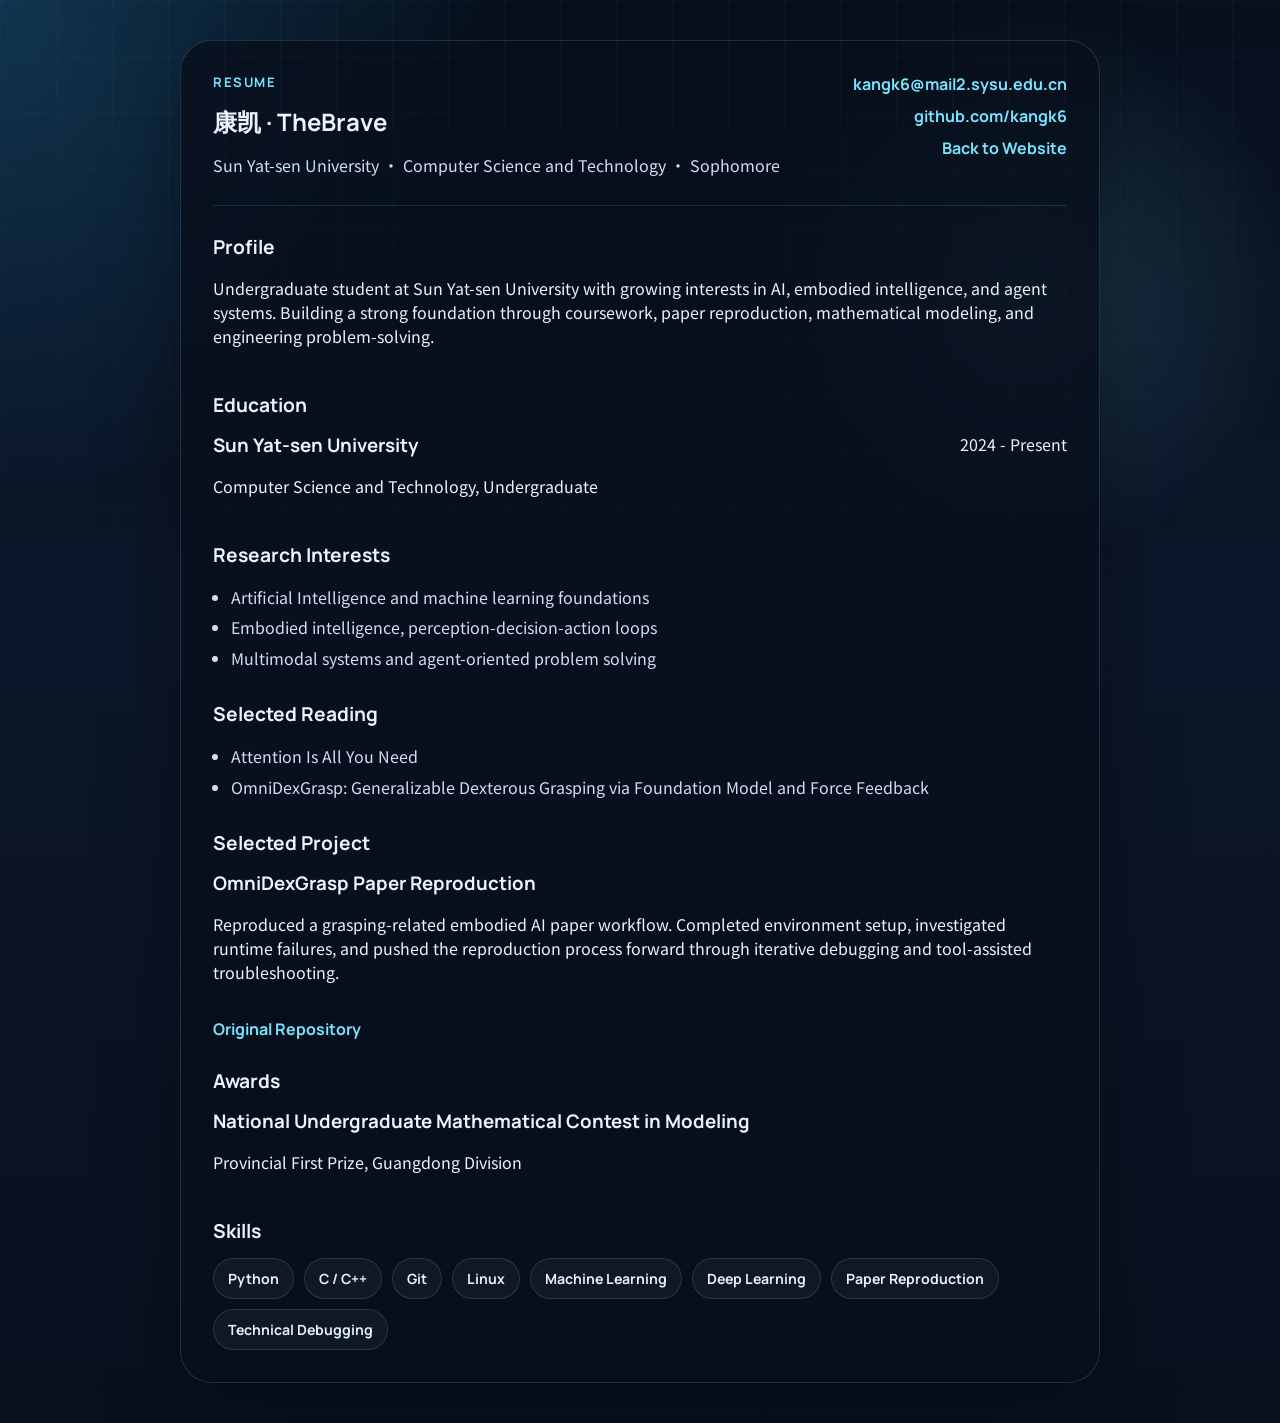
==== resume.html @ 0fc75f61 "Add files via upload" ====
<!DOCTYPE html>
<html lang="zh-CN">
  <head>
    <meta charset="UTF-8" />
    <meta name="viewport" content="width=device-width, initial-scale=1.0" />
    <title>康凯 TheBrave | Resume</title>
    <link rel="preconnect" href="https://fonts.googleapis.com" />
    <link rel="preconnect" href="https://fonts.gstatic.com" crossorigin />
    <link
      href="https://fonts.googleapis.com/css2?family=Manrope:wght@400;500;700;800&family=Noto+Sans+SC:wght@400;500;700;800&display=swap"
      rel="stylesheet"
    />
    <link rel="stylesheet" href="./styles.css" />
  </head>
  <body class="resume-body">
    <main class="resume-shell">
      <section class="resume-header">
        <div>
          <p class="eyebrow">Resume</p>
          <h1>康凯 · TheBrave</h1>
          <p class="resume-subtitle">Sun Yat-sen University · Computer Science and Technology · Sophomore</p>
        </div>
        <div class="resume-links">
          <a href="mailto:kangk6@mail2.sysu.edu.cn">kangk6@mail2.sysu.edu.cn</a>
          <a href="https://github.com/kangk6" target="_blank" rel="noreferrer">github.com/kangk6</a>
          <a href="./index.html">Back to Website</a>
        </div>
      </section>

      <section class="resume-section">
        <h2>Profile</h2>
        <p>
          Undergraduate student at Sun Yat-sen University with growing interests in AI, embodied intelligence,
          and agent systems. Building a strong foundation through coursework, paper reproduction, mathematical modeling,
          and engineering problem-solving.
        </p>
      </section>

      <section class="resume-section">
        <h2>Education</h2>
        <div class="resume-item">
          <div>
            <h3>Sun Yat-sen University</h3>
            <p>Computer Science and Technology, Undergraduate</p>
          </div>
          <span>2024 - Present</span>
        </div>
      </section>

      <section class="resume-section">
        <h2>Research Interests</h2>
        <ul class="resume-list">
          <li>Artificial Intelligence and machine learning foundations</li>
          <li>Embodied intelligence, perception-decision-action loops</li>
          <li>Multimodal systems and agent-oriented problem solving</li>
        </ul>
      </section>

      <section class="resume-section">
        <h2>Selected Reading</h2>
        <ul class="resume-list">
          <li>Attention Is All You Need</li>
          <li>OmniDexGrasp: Generalizable Dexterous Grasping via Foundation Model and Force Feedback</li>
        </ul>
      </section>

      <section class="resume-section">
        <h2>Selected Project</h2>
        <div class="resume-item stack">
          <div>
            <h3>OmniDexGrasp Paper Reproduction</h3>
            <p>
              Reproduced a grasping-related embodied AI paper workflow. Completed environment setup, investigated runtime failures,
              and pushed the reproduction process forward through iterative debugging and tool-assisted troubleshooting.
            </p>
            <a class="inline-link" href="https://github.com/ZhexiLuo/omni-dex-grasp/" target="_blank" rel="noreferrer">Original Repository</a>
          </div>
        </div>
      </section>

      <section class="resume-section">
        <h2>Awards</h2>
        <div class="resume-item">
          <div>
            <h3>National Undergraduate Mathematical Contest in Modeling</h3>
            <p>Provincial First Prize, Guangdong Division</p>
          </div>
        </div>
      </section>

      <section class="resume-section">
        <h2>Skills</h2>
        <ul class="tag-list">
          <li>Python</li>
          <li>C / C++</li>
          <li>Git</li>
          <li>Linux</li>
          <li>Machine Learning</li>
          <li>Deep Learning</li>
          <li>Paper Reproduction</li>
          <li>Technical Debugging</li>
        </ul>
      </section>
    </main>
  </body>
</html>
---- styles.css ----
:root {
  --bg: #09111f;
  --bg-soft: rgba(15, 28, 49, 0.72);
  --panel: rgba(14, 24, 42, 0.88);
  --panel-strong: rgba(11, 19, 33, 0.98);
  --line: rgba(144, 198, 255, 0.18);
  --text: #ebf3ff;
  --muted: #9cb5d6;
  --accent: #78e4ff;
  --accent-strong: #31b8ff;
  --warm: #ffd978;
  --shadow: 0 24px 80px rgba(0, 0, 0, 0.35);
}

* {
  box-sizing: border-box;
}

html {
  scroll-behavior: smooth;
}

body {
  margin: 0;
  font-family: "Noto Sans SC", sans-serif;
  color: var(--text);
  background:
    radial-gradient(circle at top left, rgba(49, 184, 255, 0.22), transparent 26%),
    radial-gradient(circle at 80% 20%, rgba(120, 228, 255, 0.16), transparent 18%),
    linear-gradient(180deg, #07101d 0%, #0c172b 42%, #09111f 100%);
  min-height: 100vh;
}

body::before {
  content: "";
  position: fixed;
  inset: 0;
  background-image:
    linear-gradient(rgba(255, 255, 255, 0.03) 1px, transparent 1px),
    linear-gradient(90deg, rgba(255, 255, 255, 0.03) 1px, transparent 1px);
  background-size: 56px 56px;
  mask-image: linear-gradient(180deg, rgba(0, 0, 0, 0.8), transparent);
  pointer-events: none;
}

a {
  color: inherit;
  text-decoration: none;
}

.page-shell {
  width: min(1180px, calc(100% - 40px));
  margin: 0 auto;
  padding-bottom: 72px;
}

.site-header {
  position: sticky;
  top: 18px;
  z-index: 10;
  display: flex;
  align-items: center;
  justify-content: space-between;
  margin-top: 18px;
  padding: 16px 20px;
  border: 1px solid var(--line);
  border-radius: 20px;
  background: rgba(8, 15, 28, 0.75);
  backdrop-filter: blur(18px);
  box-shadow: var(--shadow);
}

[data-lang-en] {
  display: none;
}

body[data-lang="en"] [data-lang-zh] {
  display: none !important;
}

body[data-lang="en"] [data-lang-en] {
  display: block;
}

body[data-lang="en"] span[data-lang-en],
body[data-lang="en"] strong[data-lang-en] {
  display: inline;
}

body[data-lang="zh"] [data-lang-en] {
  display: none !important;
}

.brand,
.site-nav a,
.button,
.project-tag,
.signal-label,
.eyebrow {
  font-family: "Manrope", sans-serif;
}

.brand {
  font-size: 1rem;
  font-weight: 800;
  letter-spacing: 0.08em;
  text-transform: uppercase;
}

.site-nav {
  display: flex;
  gap: 18px;
  color: var(--muted);
  font-size: 0.95rem;
}

.toolbar {
  display: flex;
  align-items: center;
  gap: 12px;
}

.lang-toggle {
  display: inline-flex;
  padding: 4px;
  border: 1px solid var(--line);
  border-radius: 999px;
  background: rgba(255, 255, 255, 0.03);
}

.lang-button {
  border: 0;
  background: transparent;
  color: var(--muted);
  padding: 8px 12px;
  border-radius: 999px;
  font-family: "Manrope", sans-serif;
  font-weight: 800;
  cursor: pointer;
}

.lang-button.is-active {
  background: linear-gradient(135deg, var(--accent), var(--accent-strong));
  color: #03111d;
}

.site-nav a:hover,
.contact-links a:hover {
  color: var(--accent);
}

.hero {
  display: grid;
  grid-template-columns: minmax(0, 1.3fr) minmax(320px, 0.9fr);
  gap: 34px;
  align-items: center;
  min-height: calc(100vh - 120px);
  padding: 52px 0 28px;
}

.eyebrow {
  margin: 0 0 14px;
  color: var(--accent);
  font-size: 0.82rem;
  font-weight: 700;
  letter-spacing: 0.12em;
  text-transform: uppercase;
}

.hero h1,
.section-heading h2,
.timeline-item h3,
.project-card h3,
.focus-card h3 {
  margin: 0;
  font-family: "Manrope", sans-serif;
}

.hero h1 {
  font-size: clamp(3.4rem, 9vw, 6.8rem);
  line-height: 0.95;
}

.hero-title-cn {
  margin: 16px 0 0;
  color: var(--warm);
  font-family: "Manrope", "Noto Sans SC", sans-serif;
  font-size: clamp(1.1rem, 2vw, 1.55rem);
  font-weight: 800;
  letter-spacing: 0.08em;
}

.hero-lead {
  max-width: 660px;
  margin: 22px 0 0;
  color: #d6e3f8;
  font-size: 1.14rem;
  line-height: 1.85;
}

.hero-lead span {
  color: var(--warm);
}

.hero-meta {
  display: flex;
  flex-wrap: wrap;
  gap: 12px;
  margin-top: 22px;
}

.hero-meta span {
  padding: 10px 14px;
  border: 1px solid rgba(120, 228, 255, 0.14);
  border-radius: 999px;
  background: rgba(255, 255, 255, 0.04);
  color: #d8e8ff;
  font-family: "Manrope", "Noto Sans SC", sans-serif;
  font-size: 0.88rem;
  font-weight: 700;
}

.hero-actions {
  display: flex;
  flex-wrap: wrap;
  gap: 14px;
  margin-top: 32px;
}

.button {
  display: inline-flex;
  align-items: center;
  justify-content: center;
  min-width: 150px;
  padding: 13px 18px;
  border-radius: 999px;
  border: 1px solid transparent;
  font-weight: 700;
  transition: transform 180ms ease, border-color 180ms ease, background 180ms ease;
}

.button:hover {
  transform: translateY(-2px);
}

.button-primary {
  background: linear-gradient(135deg, var(--accent), var(--accent-strong));
  color: #03111d;
}

.button-secondary {
  border-color: var(--line);
  background: rgba(255, 255, 255, 0.03);
}

.hero-panel {
  display: grid;
  gap: 22px;
  justify-items: center;
}

.identity-card,
.statement-card {
  width: 100%;
  border: 1px solid var(--line);
  border-radius: 28px;
  background: linear-gradient(180deg, rgba(255, 255, 255, 0.06), rgba(255, 255, 255, 0.02));
  backdrop-filter: blur(16px);
  box-shadow: var(--shadow);
}

.identity-card {
  display: flex;
  align-items: center;
  gap: 16px;
  padding: 20px 22px;
}

.identity-avatar {
  display: grid;
  place-items: center;
  width: 60px;
  height: 60px;
  border-radius: 18px;
  background: linear-gradient(135deg, rgba(120, 228, 255, 0.9), rgba(49, 184, 255, 0.9));
  color: #06101b;
  font-family: "Manrope", sans-serif;
  font-size: 1.5rem;
  font-weight: 800;
}

.identity-name,
.identity-role,
.statement-label,
.award-badge {
  font-family: "Manrope", "Noto Sans SC", sans-serif;
}

.identity-name {
  margin: 0;
  font-size: 1.02rem;
  font-weight: 800;
}

.identity-role {
  margin: 6px 0 0;
  color: var(--muted);
  font-size: 0.9rem;
}

.signal-card,
.card,
.project-card,
.contact-card {
  border: 1px solid var(--line);
  border-radius: 28px;
  background: linear-gradient(180deg, rgba(255, 255, 255, 0.05), rgba(255, 255, 255, 0.02));
  backdrop-filter: blur(16px);
  box-shadow: var(--shadow);
}

.signal-card {
  width: 100%;
  padding: 22px 24px;
}

.signal-label {
  margin: 0 0 12px;
  color: var(--muted);
  font-size: 0.82rem;
  text-transform: uppercase;
  letter-spacing: 0.1em;
}

.signal-card ul {
  margin: 0;
  padding-left: 18px;
  color: #d8e8ff;
  line-height: 1.9;
}

.orbit {
  position: relative;
  width: min(100%, 360px);
  aspect-ratio: 1;
  border: 1px solid rgba(120, 228, 255, 0.2);
  border-radius: 50%;
  background:
    radial-gradient(circle, rgba(120, 228, 255, 0.12), transparent 56%),
    linear-gradient(180deg, rgba(49, 184, 255, 0.09), rgba(255, 255, 255, 0.01));
}

.orbit::before,
.orbit::after {
  content: "";
  position: absolute;
  inset: 14%;
  border-radius: 50%;
  border: 1px dashed rgba(120, 228, 255, 0.14);
}

.orbit::after {
  inset: 28%;
}

.orbit-core,
.orbit-node {
  position: absolute;
  display: grid;
  place-items: center;
  border-radius: 999px;
}

.orbit-core {
  inset: 50%;
  width: 92px;
  height: 92px;
  transform: translate(-50%, -50%);
  background: radial-gradient(circle at 30% 30%, #9df4ff, #31b8ff 70%, #1595d7);
  color: #04111d;
  font-family: "Manrope", sans-serif;
  font-size: 1.45rem;
  font-weight: 800;
  box-shadow: 0 0 44px rgba(49, 184, 255, 0.4);
}

.orbit-node {
  min-width: 84px;
  padding: 10px 14px;
  border: 1px solid rgba(120, 228, 255, 0.22);
  background: var(--panel-strong);
  color: #dff5ff;
  font-family: "Manrope", sans-serif;
  font-size: 0.82rem;
  font-weight: 700;
}

.orbit-node-1 { top: 8%; left: 50%; transform: translateX(-50%); }
.orbit-node-2 { right: 6%; top: 50%; transform: translateY(-50%); }
.orbit-node-3 { bottom: 10%; left: 50%; transform: translateX(-50%); }
.orbit-node-4 { left: 4%; top: 50%; transform: translateY(-50%); }

.section {
  padding: 48px 0 0;
}

.section-heading {
  margin-bottom: 24px;
}

.section-heading h2 {
  font-size: clamp(1.9rem, 3vw, 3rem);
  line-height: 1.08;
}

.about-grid,
.focus-grid,
.project-grid,
.skills-grid,
.awards-grid,
.coursework-grid,
.reading-grid {
  display: grid;
  gap: 22px;
}

.about-grid {
  grid-template-columns: 1.2fr 0.9fr;
}

.focus-grid,
.project-grid,
.skills-grid,
.awards-grid,
.coursework-grid,
.reading-grid {
  grid-template-columns: repeat(3, minmax(0, 1fr));
}

.card,
.project-card {
  padding: 24px;
}

.card p,
.project-card p,
.timeline-item p,
.contact-card p {
  margin: 0;
  color: #d1def4;
  line-height: 1.9;
}

.card p + p {
  margin-top: 14px;
}

.statement-card {
  margin-top: 22px;
  padding: 24px;
}

.statement-label {
  margin: 0 0 12px;
  color: var(--accent);
  font-size: 0.82rem;
  font-weight: 800;
  letter-spacing: 0.12em;
  text-transform: uppercase;
}

.stats-card {
  display: grid;
  grid-template-columns: repeat(2, minmax(0, 1fr));
  gap: 18px;
}

.stats-card div {
  padding: 18px;
  border-radius: 20px;
  background: rgba(255, 255, 255, 0.03);
  border: 1px solid rgba(255, 255, 255, 0.05);
}

.stats-card span {
  display: block;
  color: var(--muted);
  font-size: 0.88rem;
}

.stats-card strong {
  display: block;
  margin-top: 8px;
  font-size: 1.08rem;
}

.focus-card h3,
.project-card h3,
.timeline-item h3,
.skill-card h3,
.card h3 {
  margin-bottom: 12px;
  font-size: 1.25rem;
}

.tag-list {
  display: flex;
  flex-wrap: wrap;
  gap: 10px;
  margin: 0;
  padding: 0;
  list-style: none;
}

.tag-list li {
  padding: 10px 14px;
  border: 1px solid rgba(120, 228, 255, 0.16);
  border-radius: 999px;
  background: rgba(255, 255, 255, 0.04);
  color: #dff0ff;
  font-family: "Manrope", "Noto Sans SC", sans-serif;
  font-size: 0.88rem;
  font-weight: 700;
}

.project-tag {
  margin: 0 0 12px;
  color: var(--accent);
  font-size: 0.75rem;
  font-weight: 800;
  letter-spacing: 0.12em;
  text-transform: uppercase;
}

.project-meta {
  display: flex;
  flex-wrap: wrap;
  gap: 10px;
  margin-bottom: 16px;
}

.project-meta span,
.award-badge {
  padding: 8px 12px;
  border-radius: 999px;
  border: 1px solid rgba(120, 228, 255, 0.16);
  background: rgba(255, 255, 255, 0.04);
  color: #dff0ff;
  font-size: 0.82rem;
  font-weight: 700;
}

.inline-link {
  display: inline-flex;
  margin-top: 18px;
  color: var(--accent);
  font-family: "Manrope", sans-serif;
  font-weight: 700;
}

.inline-link:hover {
  color: var(--warm);
}

.project-card {
  position: relative;
  overflow: hidden;
}

.project-card::after {
  content: "";
  position: absolute;
  inset: auto -20% -40% auto;
  width: 180px;
  height: 180px;
  border-radius: 50%;
  background: radial-gradient(circle, rgba(120, 228, 255, 0.12), transparent 70%);
  pointer-events: none;
}

.award-card {
  min-height: 100%;
}

.timeline-section {
  padding-top: 56px;
}

.timeline {
  display: grid;
  gap: 18px;
}

.timeline-item {
  position: relative;
  display: grid;
  grid-template-columns: 28px 1fr;
  gap: 18px;
  padding: 22px 22px 22px 10px;
  border-left: 1px solid rgba(120, 228, 255, 0.18);
}

.timeline-dot {
  width: 14px;
  height: 14px;
  margin-top: 6px;
  border-radius: 50%;
  background: linear-gradient(135deg, var(--warm), var(--accent));
  box-shadow: 0 0 18px rgba(120, 228, 255, 0.34);
}

.contact-section {
  padding-top: 60px;
}

.contact-card {
  padding: 28px;
}

.contact-links {
  display: flex;
  flex-wrap: wrap;
  gap: 14px;
  margin: 20px 0 12px;
}

.contact-links a {
  padding: 12px 16px;
  border-radius: 999px;
  border: 1px solid var(--line);
  background: rgba(255, 255, 255, 0.03);
  font-family: "Manrope", sans-serif;
  font-weight: 700;
}

.contact-note {
  color: var(--muted) !important;
  font-size: 0.96rem;
}

.resume-body {
  min-height: 100vh;
}

.resume-shell {
  width: min(920px, calc(100% - 32px));
  margin: 40px auto;
  padding: 32px;
  border: 1px solid var(--line);
  border-radius: 32px;
  background: rgba(8, 15, 28, 0.82);
  box-shadow: var(--shadow);
}

.resume-header {
  display: flex;
  justify-content: space-between;
  gap: 24px;
  padding-bottom: 28px;
  border-bottom: 1px solid rgba(120, 228, 255, 0.14);
}

.resume-header h1,
.resume-section h2,
.resume-item h3 {
  margin: 0;
  font-family: "Manrope", sans-serif;
}

.resume-subtitle {
  margin: 14px 0 0;
  color: #d1def4;
}

.resume-links {
  display: flex;
  flex-direction: column;
  gap: 10px;
  align-items: flex-end;
}

.resume-links a {
  color: var(--accent);
  font-family: "Manrope", sans-serif;
  font-weight: 700;
}

.resume-section {
  padding-top: 28px;
}

.resume-section h2 {
  margin-bottom: 14px;
  font-size: 1.2rem;
}

.resume-item {
  display: flex;
  justify-content: space-between;
  gap: 18px;
}

.resume-item.stack {
  display: block;
}

.resume-list {
  margin: 0;
  padding-left: 18px;
  line-height: 1.9;
  color: #d1def4;
}

.reveal {
  opacity: 0;
  transform: translateY(28px);
  transition: opacity 700ms ease, transform 700ms ease;
}

.reveal.visible {
  opacity: 1;
  transform: translateY(0);
}

@media (max-width: 980px) {
  .hero,
  .about-grid,
  .focus-grid,
  .project-grid,
  .skills-grid,
  .coursework-grid,
  .reading-grid,
  .awards-grid {
    grid-template-columns: 1fr;
  }

  .hero {
    min-height: auto;
    padding-top: 44px;
  }

  .hero-panel {
    justify-items: stretch;
  }

  .orbit {
    margin: 0 auto;
  }
}

@media (max-width: 720px) {
  .page-shell {
    width: min(100% - 24px, 1180px);
  }

  .site-header {
    position: static;
    flex-direction: column;
    gap: 14px;
    align-items: flex-start;
  }

  .toolbar {
    width: 100%;
  }

  .site-nav {
    flex-wrap: wrap;
    gap: 12px;
  }

  .hero h1 {
    font-size: clamp(2.8rem, 18vw, 4.4rem);
  }

  .hero-lead {
    font-size: 1rem;
  }

  .stats-card {
    grid-template-columns: 1fr;
  }

  .orbit {
    width: 100%;
    max-width: 320px;
  }

  .resume-header,
  .resume-item {
    flex-direction: column;
  }

  .resume-links {
    align-items: flex-start;
  }

  .orbit-node {
    min-width: 72px;
    font-size: 0.75rem;
  }
}
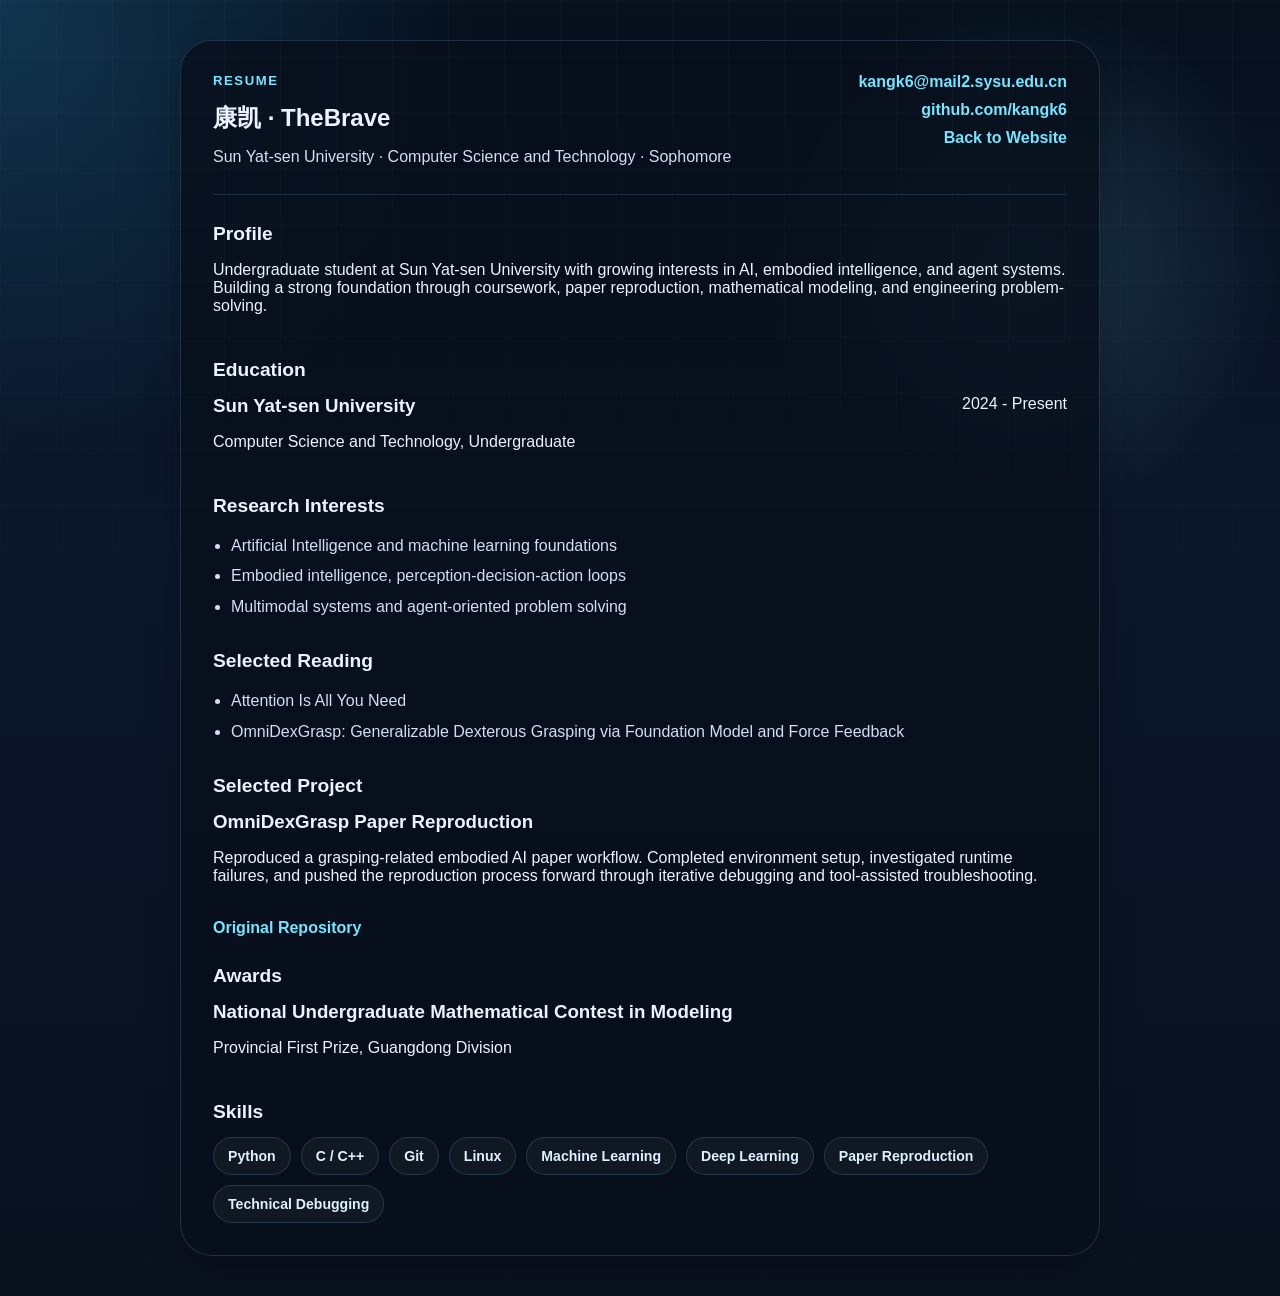
==== commit bec317bb: "Add files via upload" ====
--- a/resume.html
+++ b/resume.html
@@ -4,12 +4,6 @@
     <meta charset="UTF-8" />
     <meta name="viewport" content="width=device-width, initial-scale=1.0" />
     <title>康凯 TheBrave | Resume</title>
-    <link rel="preconnect" href="https://fonts.googleapis.com" />
-    <link rel="preconnect" href="https://fonts.gstatic.com" crossorigin />
-    <link
-      href="https://fonts.googleapis.com/css2?family=Manrope:wght@400;500;700;800&family=Noto+Sans+SC:wght@400;500;700;800&display=swap"
-      rel="stylesheet"
-    />
     <link rel="stylesheet" href="./styles.css" />
   </head>
   <body class="resume-body">
--- a/styles.css
+++ b/styles.css
@@ -9,7 +9,9 @@
   --accent: #78e4ff;
   --accent-strong: #31b8ff;
   --warm: #ffd978;
-  --shadow: 0 24px 80px rgba(0, 0, 0, 0.35);
+  --shadow: 0 14px 36px rgba(0, 0, 0, 0.22);
+  --font-sans: "Segoe UI", "PingFang SC", "Hiragino Sans GB", "Microsoft YaHei", "Noto Sans CJK SC", sans-serif;
+  --font-display: "Aptos", "Segoe UI", "PingFang SC", "Microsoft YaHei", sans-serif;
 }
 
 * {
@@ -22,7 +24,7 @@
 
 body {
   margin: 0;
-  font-family: "Noto Sans SC", sans-serif;
+  font-family: var(--font-sans);
   color: var(--text);
   background:
     radial-gradient(circle at top left, rgba(49, 184, 255, 0.22), transparent 26%),
@@ -97,7 +99,7 @@
 .project-tag,
 .signal-label,
 .eyebrow {
-  font-family: "Manrope", sans-serif;
+  font-family: var(--font-display);
 }
 
 .brand {
@@ -134,7 +136,7 @@
   color: var(--muted);
   padding: 8px 12px;
   border-radius: 999px;
-  font-family: "Manrope", sans-serif;
+  font-family: var(--font-display);
   font-weight: 800;
   cursor: pointer;
 }
@@ -173,7 +175,7 @@
 .project-card h3,
 .focus-card h3 {
   margin: 0;
-  font-family: "Manrope", sans-serif;
+  font-family: var(--font-display);
 }
 
 .hero h1 {
@@ -184,7 +186,7 @@
 .hero-title-cn {
   margin: 16px 0 0;
   color: var(--warm);
-  font-family: "Manrope", "Noto Sans SC", sans-serif;
+  font-family: var(--font-display);
   font-size: clamp(1.1rem, 2vw, 1.55rem);
   font-weight: 800;
   letter-spacing: 0.08em;
@@ -215,7 +217,7 @@
   border-radius: 999px;
   background: rgba(255, 255, 255, 0.04);
   color: #d8e8ff;
-  font-family: "Manrope", "Noto Sans SC", sans-serif;
+  font-family: var(--font-display);
   font-size: 0.88rem;
   font-weight: 700;
 }
@@ -265,7 +267,6 @@
   border: 1px solid var(--line);
   border-radius: 28px;
   background: linear-gradient(180deg, rgba(255, 255, 255, 0.06), rgba(255, 255, 255, 0.02));
-  backdrop-filter: blur(16px);
   box-shadow: var(--shadow);
 }
 
@@ -284,7 +285,7 @@
   border-radius: 18px;
   background: linear-gradient(135deg, rgba(120, 228, 255, 0.9), rgba(49, 184, 255, 0.9));
   color: #06101b;
-  font-family: "Manrope", sans-serif;
+  font-family: var(--font-display);
   font-size: 1.5rem;
   font-weight: 800;
 }
@@ -293,7 +294,7 @@
 .identity-role,
 .statement-label,
 .award-badge {
-  font-family: "Manrope", "Noto Sans SC", sans-serif;
+  font-family: var(--font-display);
 }
 
 .identity-name {
@@ -315,7 +316,6 @@
   border: 1px solid var(--line);
   border-radius: 28px;
   background: linear-gradient(180deg, rgba(255, 255, 255, 0.05), rgba(255, 255, 255, 0.02));
-  backdrop-filter: blur(16px);
   box-shadow: var(--shadow);
 }
 
@@ -378,10 +378,10 @@
   transform: translate(-50%, -50%);
   background: radial-gradient(circle at 30% 30%, #9df4ff, #31b8ff 70%, #1595d7);
   color: #04111d;
-  font-family: "Manrope", sans-serif;
+  font-family: var(--font-display);
   font-size: 1.45rem;
   font-weight: 800;
-  box-shadow: 0 0 44px rgba(49, 184, 255, 0.4);
+  box-shadow: 0 0 24px rgba(49, 184, 255, 0.28);
 }
 
 .orbit-node {
@@ -390,7 +390,7 @@
   border: 1px solid rgba(120, 228, 255, 0.22);
   background: var(--panel-strong);
   color: #dff5ff;
-  font-family: "Manrope", sans-serif;
+  font-family: var(--font-display);
   font-size: 0.82rem;
   font-weight: 700;
 }
@@ -518,7 +518,7 @@
   border-radius: 999px;
   background: rgba(255, 255, 255, 0.04);
   color: #dff0ff;
-  font-family: "Manrope", "Noto Sans SC", sans-serif;
+  font-family: var(--font-display);
   font-size: 0.88rem;
   font-weight: 700;
 }
@@ -554,7 +554,7 @@
   display: inline-flex;
   margin-top: 18px;
   color: var(--accent);
-  font-family: "Manrope", sans-serif;
+  font-family: var(--font-display);
   font-weight: 700;
 }
 
@@ -629,7 +629,7 @@
   border-radius: 999px;
   border: 1px solid var(--line);
   background: rgba(255, 255, 255, 0.03);
-  font-family: "Manrope", sans-serif;
+  font-family: var(--font-display);
   font-weight: 700;
 }
 
@@ -664,7 +664,7 @@
 .resume-section h2,
 .resume-item h3 {
   margin: 0;
-  font-family: "Manrope", sans-serif;
+  font-family: var(--font-display);
 }
 
 .resume-subtitle {
@@ -681,8 +681,39 @@
 
 .resume-links a {
   color: var(--accent);
-  font-family: "Manrope", sans-serif;
+  font-family: var(--font-display);
   font-weight: 700;
+}
+
+@media (prefers-reduced-motion: reduce) {
+  html {
+    scroll-behavior: auto;
+  }
+
+  .button,
+  .reveal {
+    transition: none !important;
+  }
+
+  .reveal,
+  .reveal.visible {
+    opacity: 1;
+    transform: none;
+  }
+}
+
+@media (max-width: 900px), (pointer: coarse) {
+  body::before {
+    display: none;
+  }
+
+  .site-header {
+    backdrop-filter: none;
+  }
+
+  .project-card::after {
+    display: none;
+  }
 }
 
 .resume-section {
